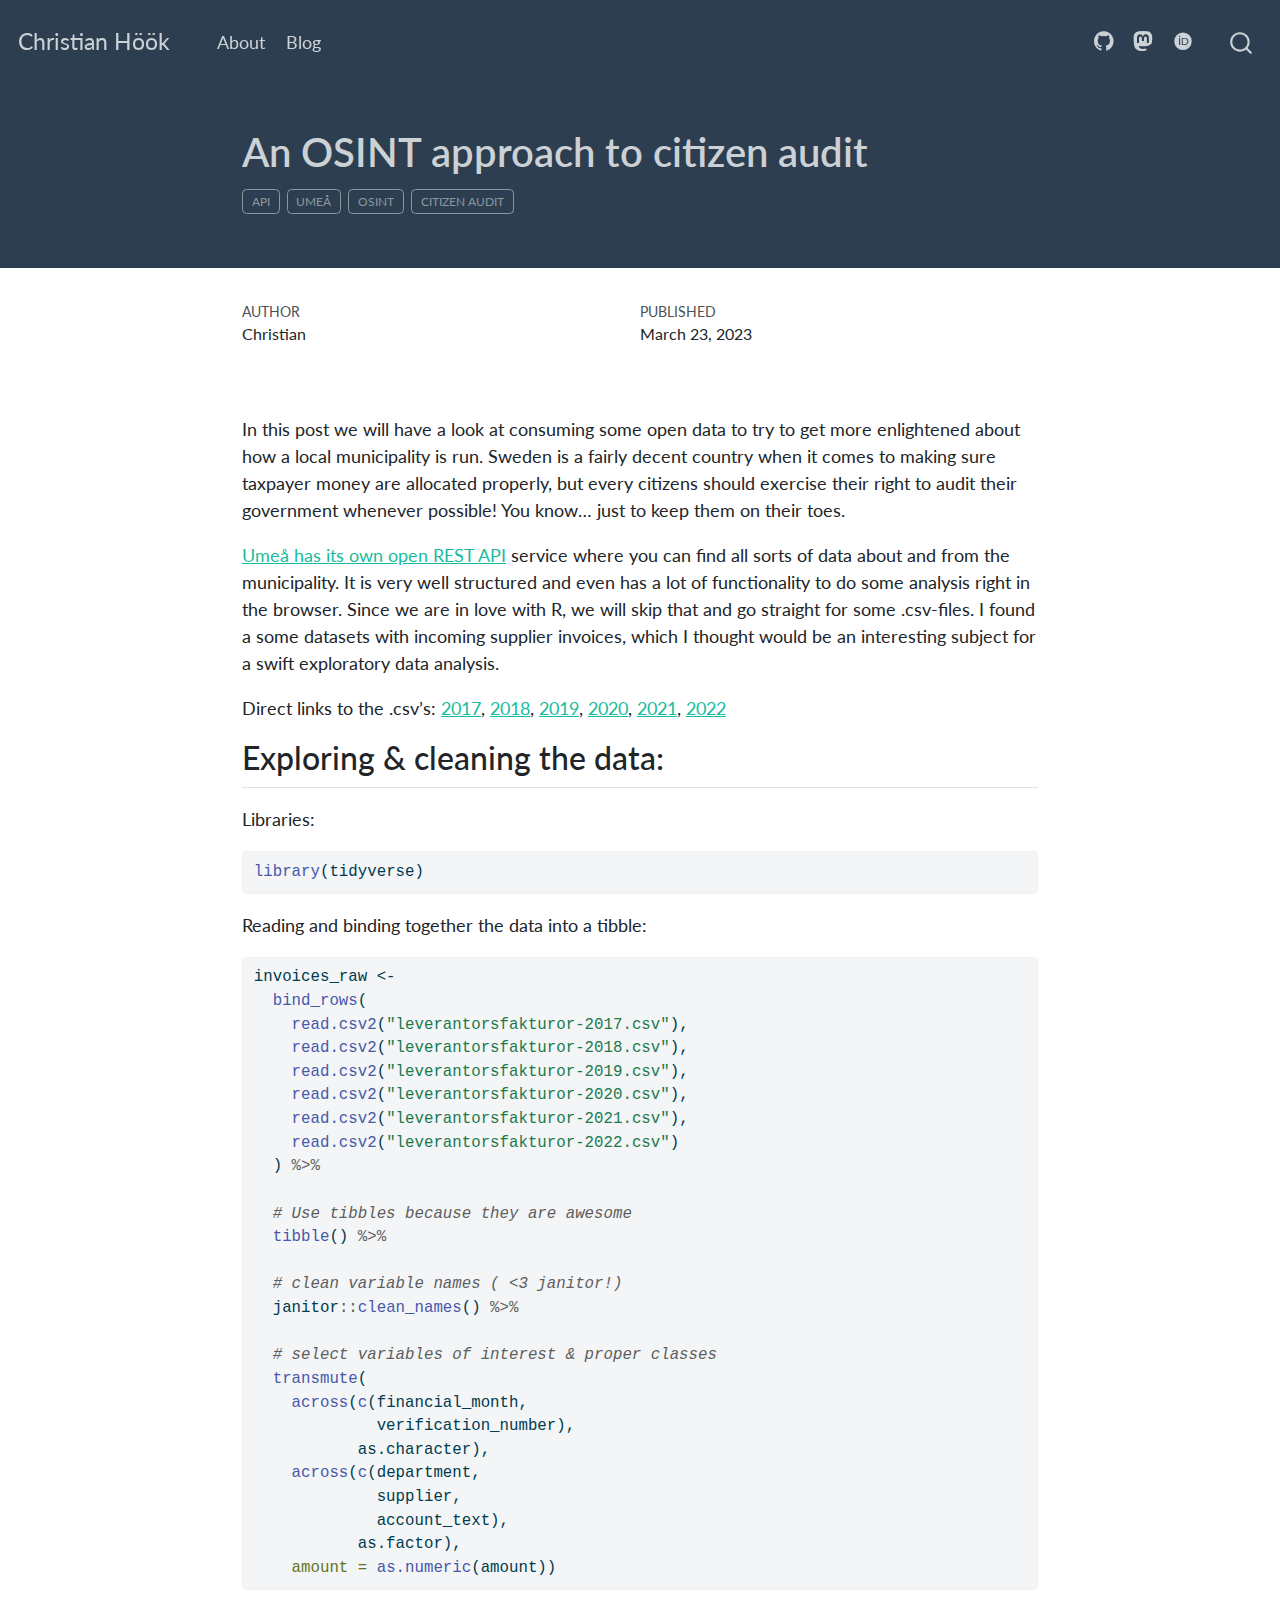
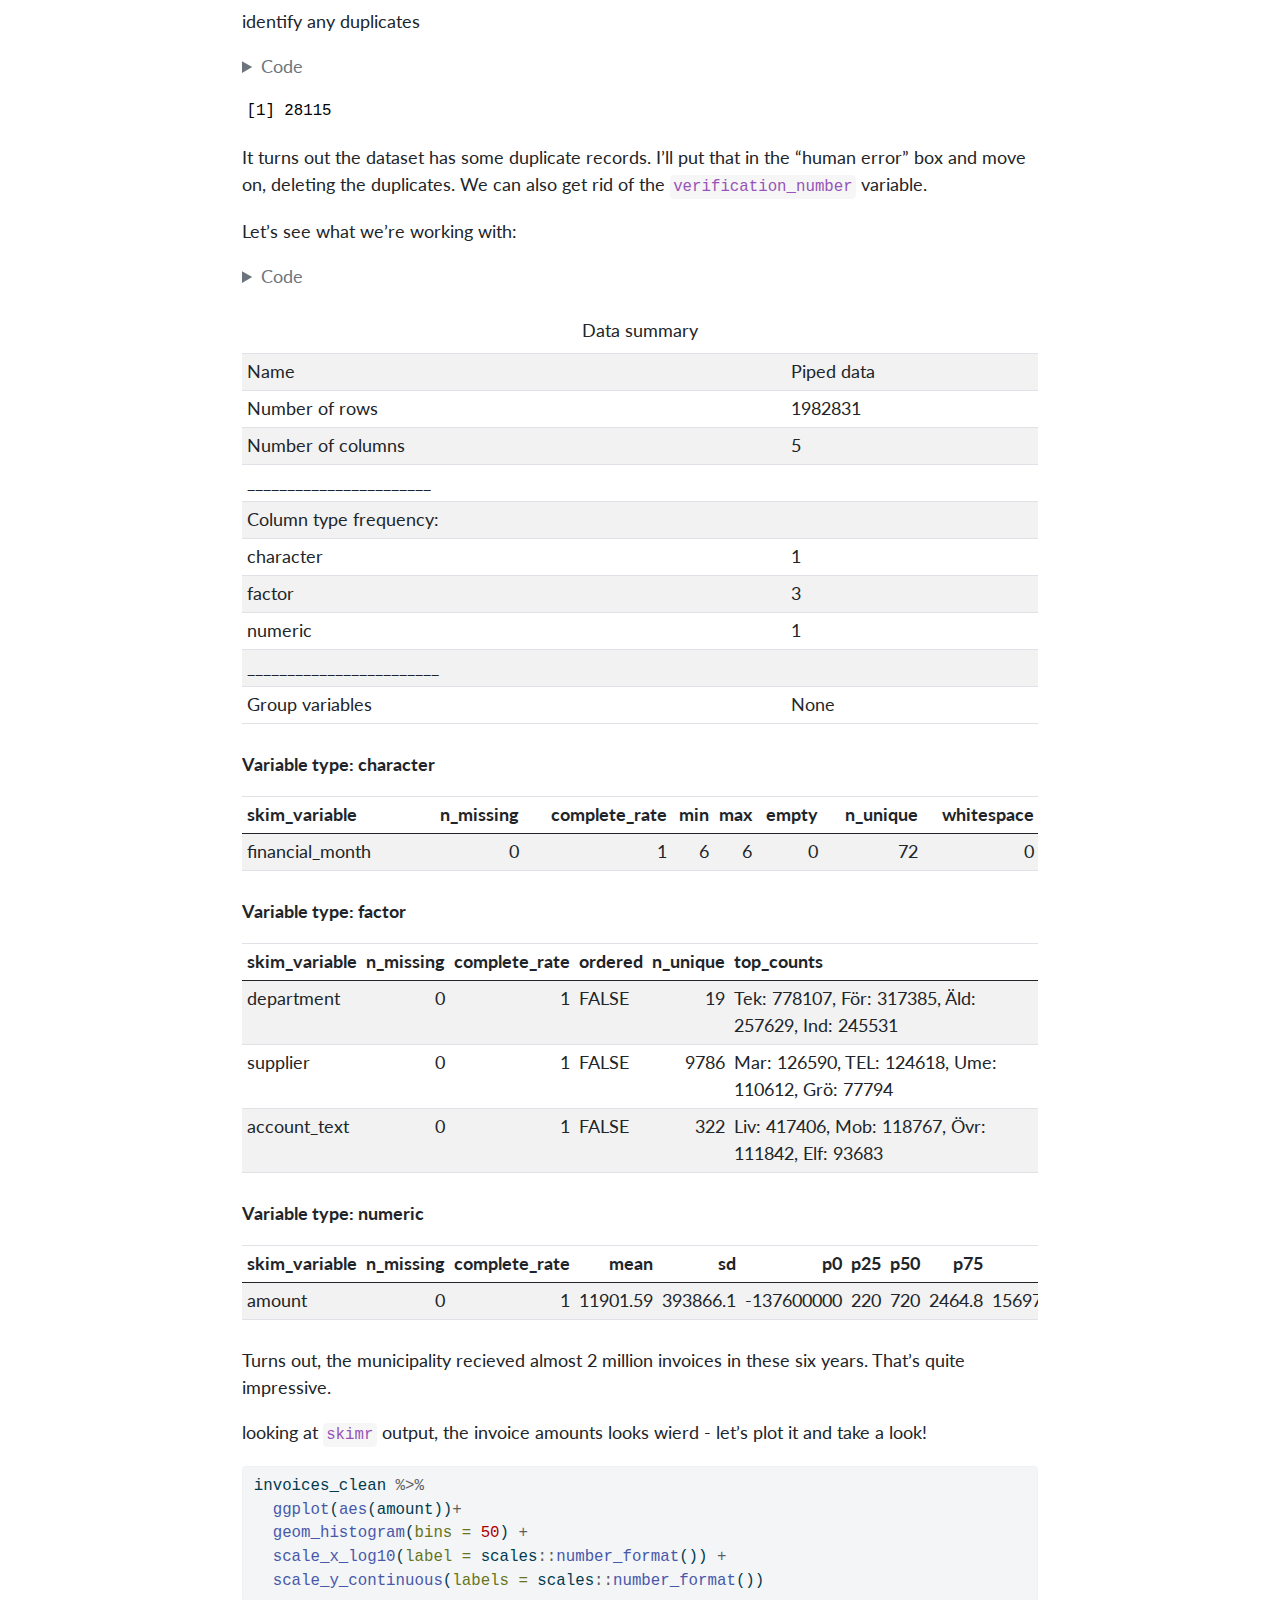
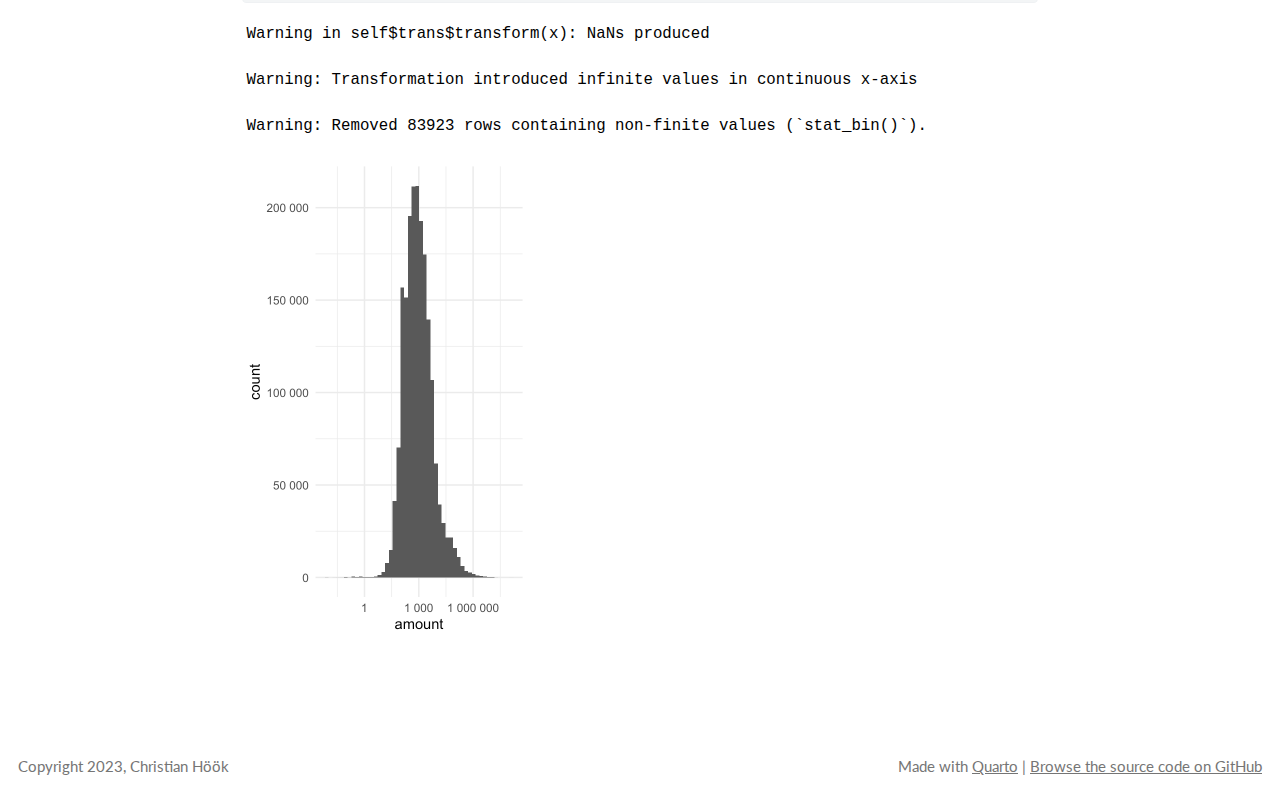
==== docs/posts/citizen_audit/index.html @ b5ceeee8 "Some updates, and new post draft" ====
<!DOCTYPE html>
<html xmlns="http://www.w3.org/1999/xhtml" lang="en" xml:lang="en"><head>

<meta charset="utf-8">
<meta name="generator" content="quarto-1.2.335">

<meta name="viewport" content="width=device-width, initial-scale=1.0, user-scalable=yes">

<meta name="author" content="Christian">
<meta name="dcterms.date" content="2023-03-23">

<title>Christian Höök - An OSINT approach to citizen audit</title>
<style>
code{white-space: pre-wrap;}
span.smallcaps{font-variant: small-caps;}
div.columns{display: flex; gap: min(4vw, 1.5em);}
div.column{flex: auto; overflow-x: auto;}
div.hanging-indent{margin-left: 1.5em; text-indent: -1.5em;}
ul.task-list{list-style: none;}
ul.task-list li input[type="checkbox"] {
  width: 0.8em;
  margin: 0 0.8em 0.2em -1.6em;
  vertical-align: middle;
}
pre > code.sourceCode { white-space: pre; position: relative; }
pre > code.sourceCode > span { display: inline-block; line-height: 1.25; }
pre > code.sourceCode > span:empty { height: 1.2em; }
.sourceCode { overflow: visible; }
code.sourceCode > span { color: inherit; text-decoration: inherit; }
div.sourceCode { margin: 1em 0; }
pre.sourceCode { margin: 0; }
@media screen {
div.sourceCode { overflow: auto; }
}
@media print {
pre > code.sourceCode { white-space: pre-wrap; }
pre > code.sourceCode > span { text-indent: -5em; padding-left: 5em; }
}
pre.numberSource code
  { counter-reset: source-line 0; }
pre.numberSource code > span
  { position: relative; left: -4em; counter-increment: source-line; }
pre.numberSource code > span > a:first-child::before
  { content: counter(source-line);
    position: relative; left: -1em; text-align: right; vertical-align: baseline;
    border: none; display: inline-block;
    -webkit-touch-callout: none; -webkit-user-select: none;
    -khtml-user-select: none; -moz-user-select: none;
    -ms-user-select: none; user-select: none;
    padding: 0 4px; width: 4em;
    color: #aaaaaa;
  }
pre.numberSource { margin-left: 3em; border-left: 1px solid #aaaaaa;  padding-left: 4px; }
div.sourceCode
  {   }
@media screen {
pre > code.sourceCode > span > a:first-child::before { text-decoration: underline; }
}
code span.al { color: #ff0000; font-weight: bold; } /* Alert */
code span.an { color: #60a0b0; font-weight: bold; font-style: italic; } /* Annotation */
code span.at { color: #7d9029; } /* Attribute */
code span.bn { color: #40a070; } /* BaseN */
code span.bu { color: #008000; } /* BuiltIn */
code span.cf { color: #007020; font-weight: bold; } /* ControlFlow */
code span.ch { color: #4070a0; } /* Char */
code span.cn { color: #880000; } /* Constant */
code span.co { color: #60a0b0; font-style: italic; } /* Comment */
code span.cv { color: #60a0b0; font-weight: bold; font-style: italic; } /* CommentVar */
code span.do { color: #ba2121; font-style: italic; } /* Documentation */
code span.dt { color: #902000; } /* DataType */
code span.dv { color: #40a070; } /* DecVal */
code span.er { color: #ff0000; font-weight: bold; } /* Error */
code span.ex { } /* Extension */
code span.fl { color: #40a070; } /* Float */
code span.fu { color: #06287e; } /* Function */
code span.im { color: #008000; font-weight: bold; } /* Import */
code span.in { color: #60a0b0; font-weight: bold; font-style: italic; } /* Information */
code span.kw { color: #007020; font-weight: bold; } /* Keyword */
code span.op { color: #666666; } /* Operator */
code span.ot { color: #007020; } /* Other */
code span.pp { color: #bc7a00; } /* Preprocessor */
code span.sc { color: #4070a0; } /* SpecialChar */
code span.ss { color: #bb6688; } /* SpecialString */
code span.st { color: #4070a0; } /* String */
code span.va { color: #19177c; } /* Variable */
code span.vs { color: #4070a0; } /* VerbatimString */
code span.wa { color: #60a0b0; font-weight: bold; font-style: italic; } /* Warning */
</style>


<script src="../../site_libs/quarto-nav/quarto-nav.js"></script>
<script src="../../site_libs/quarto-nav/headroom.min.js"></script>
<script src="../../site_libs/clipboard/clipboard.min.js"></script>
<script src="../../site_libs/quarto-search/autocomplete.umd.js"></script>
<script src="../../site_libs/quarto-search/fuse.min.js"></script>
<script src="../../site_libs/quarto-search/quarto-search.js"></script>
<meta name="quarto:offset" content="../../">
<script src="../../site_libs/quarto-html/quarto.js"></script>
<script src="../../site_libs/quarto-html/popper.min.js"></script>
<script src="../../site_libs/quarto-html/tippy.umd.min.js"></script>
<script src="../../site_libs/quarto-html/anchor.min.js"></script>
<link href="../../site_libs/quarto-html/tippy.css" rel="stylesheet">
<link href="../../site_libs/quarto-html/quarto-syntax-highlighting.css" rel="stylesheet" id="quarto-text-highlighting-styles">
<script src="../../site_libs/bootstrap/bootstrap.min.js"></script>
<link href="../../site_libs/bootstrap/bootstrap-icons.css" rel="stylesheet">
<link href="../../site_libs/bootstrap/bootstrap.min.css" rel="stylesheet" id="quarto-bootstrap" data-mode="light">
<link href="../../site_libs/quarto-contrib/academicons-1.9.2/all.css" rel="stylesheet">
<link href="../../site_libs/quarto-contrib/academicons-1.9.2/size.css" rel="stylesheet">
<script id="quarto-search-options" type="application/json">{
  "location": "navbar",
  "copy-button": false,
  "collapse-after": 3,
  "panel-placement": "end",
  "type": "overlay",
  "limit": 20,
  "language": {
    "search-no-results-text": "No results",
    "search-matching-documents-text": "matching documents",
    "search-copy-link-title": "Copy link to search",
    "search-hide-matches-text": "Hide additional matches",
    "search-more-match-text": "more match in this document",
    "search-more-matches-text": "more matches in this document",
    "search-clear-button-title": "Clear",
    "search-detached-cancel-button-title": "Cancel",
    "search-submit-button-title": "Submit"
  }
}</script>


<link rel="stylesheet" href="../../styles.css">
</head>

<body class="nav-fixed fullcontent">

<div id="quarto-search-results"></div>
  <header id="quarto-header" class="headroom fixed-top">
    <nav class="navbar navbar-expand-lg navbar-dark ">
      <div class="navbar-container container-fluid">
      <div class="navbar-brand-container">
    <a class="navbar-brand" href="../../index.html">
    <span class="navbar-title">Christian Höök</span>
    </a>
  </div>
          <button class="navbar-toggler" type="button" data-bs-toggle="collapse" data-bs-target="#navbarCollapse" aria-controls="navbarCollapse" aria-expanded="false" aria-label="Toggle navigation" onclick="if (window.quartoToggleHeadroom) { window.quartoToggleHeadroom(); }">
  <span class="navbar-toggler-icon"></span>
</button>
          <div class="collapse navbar-collapse" id="navbarCollapse">
            <ul class="navbar-nav navbar-nav-scroll me-auto">
  <li class="nav-item">
    <a class="nav-link" href="../../about.html">
 <span class="menu-text">About</span></a>
  </li>  
  <li class="nav-item">
    <a class="nav-link" href="../../index.html">
 <span class="menu-text">Blog</span></a>
  </li>  
</ul>
            <ul class="navbar-nav navbar-nav-scroll ms-auto">
  <li class="nav-item compact">
    <a class="nav-link" href="https://github.com/hoeoek"><i class="bi bi-github" role="img">
</i> 
 <span class="menu-text"></span></a>
  </li>  
  <li class="nav-item compact">
    <a class="nav-link" href="https://c.im/@hoeoek"><i class="bi bi-mastodon" role="img">
</i> 
 <span class="menu-text"></span></a>
  </li>  
  <li class="nav-item">
    <a class="nav-link" href="https://orcid.org/0000-0001-6364-811X">
 <span class="menu-text"><i class="ai  ai-orcid" title="" style="color:"></i></span></a>
  </li>  
</ul>
              <div id="quarto-search" class="" title="Search"></div>
          </div> <!-- /navcollapse -->
      </div> <!-- /container-fluid -->
    </nav>
</header>
<!-- content -->
<header id="title-block-header" class="quarto-title-block default page-columns page-full">
  <div class="quarto-title-banner page-columns page-full">
    <div class="quarto-title column-body">
      <h1 class="title">An OSINT approach to citizen audit</h1>
                                <div class="quarto-categories">
                <div class="quarto-category">api</div>
                <div class="quarto-category">umeå</div>
                <div class="quarto-category">osint</div>
                <div class="quarto-category">citizen audit</div>
              </div>
                  </div>
  </div>
    
  
  <div class="quarto-title-meta">

      <div>
      <div class="quarto-title-meta-heading">Author</div>
      <div class="quarto-title-meta-contents">
               <p>Christian </p>
            </div>
    </div>
      
      <div>
      <div class="quarto-title-meta-heading">Published</div>
      <div class="quarto-title-meta-contents">
        <p class="date">March 23, 2023</p>
      </div>
    </div>
    
      
    </div>
    
  
  </header><div id="quarto-content" class="quarto-container page-columns page-rows-contents page-layout-article page-navbar">
<!-- sidebar -->
<!-- margin-sidebar -->
    
<!-- main -->
<main class="content quarto-banner-title-block" id="quarto-document-content">




<p><a href="citizen.jpg" data-fig-align="center" width="40%"></a></p>
<p>In this post we will have a look at consuming some open data to try to get more enlightened about how a local municipality is run. Sweden is a fairly decent country when it comes to making sure taxpayer money are allocated properly, but every citizens should exercise their right to audit their government whenever possible! You know… just to keep them on their toes.</p>
<p><a href="https://opendata.umea.se/api">Umeå has its own open REST API</a> service where you can find all sorts of data about and from the municipality. It is very well structured and even has a lot of functionality to do some analysis right in the browser. Since we are in love with R, we will skip that and go straight for some .csv-files. I found a some datasets with incoming supplier invoices, which I thought would be an interesting subject for a swift exploratory data analysis.</p>
<p>Direct links to the .csv’s: <a href="https://opendata.umea.se/api/explore/v2.1/catalog/datasets/leverantorsfakturor-2017/exports/csv?lang=en&amp;timezone=Europe%2FStockholm&amp;use_labels=true&amp;delimiter=%3B">2017</a>, <a href="https://opendata.umea.se/api/explore/v2.1/catalog/datasets/leverantorsfakturor-2018/exports/csv?lang=en&amp;timezone=Europe%2FStockholm&amp;use_labels=true&amp;delimiter=%3B">2018</a>, <a href="https://opendata.umea.se/api/explore/v2.1/catalog/datasets/leverantorsfakturor-2019/exports/csv?lang=en&amp;timezone=Europe%2FStockholm&amp;use_labels=true&amp;delimiter=%3B">2019</a>, <a href="https://opendata.umea.se/api/explore/v2.1/catalog/datasets/leverantorsfakturor-2020/exports/csv?lang=en&amp;timezone=Europe%2FStockholm&amp;use_labels=true&amp;delimiter=%3B">2020</a>, <a href="https://opendata.umea.se/api/explore/v2.1/catalog/datasets/leverantorsfakturor-2021/exports/csv?lang=en&amp;timezone=Europe%2FStockholm&amp;use_labels=true&amp;delimiter=%3B">2021</a>, <a href="https://opendata.umea.se/api/explore/v2.1/catalog/datasets/leverantorsfakturor-2022/exports/csv?lang=en&amp;timezone=Europe%2FStockholm&amp;use_labels=true&amp;delimiter=%3B">2022</a></p>
<section id="exploring-cleaning-the-data" class="level2">
<h2 class="anchored" data-anchor-id="exploring-cleaning-the-data">Exploring &amp; cleaning the data:</h2>
<p>Libraries:</p>
<div class="cell">
<div class="sourceCode cell-code" id="cb1"><pre class="sourceCode r code-with-copy"><code class="sourceCode r"><span id="cb1-1"><a href="#cb1-1" aria-hidden="true" tabindex="-1"></a><span class="fu">library</span>(tidyverse)</span></code><button title="Copy to Clipboard" class="code-copy-button"><i class="bi"></i></button></pre></div>
</div>
<p>Reading and binding together the data into a tibble:</p>
<div class="cell">
<div class="sourceCode cell-code" id="cb2"><pre class="sourceCode r code-with-copy"><code class="sourceCode r"><span id="cb2-1"><a href="#cb2-1" aria-hidden="true" tabindex="-1"></a>invoices_raw <span class="ot">&lt;-</span> </span>
<span id="cb2-2"><a href="#cb2-2" aria-hidden="true" tabindex="-1"></a>  <span class="fu">bind_rows</span>(</span>
<span id="cb2-3"><a href="#cb2-3" aria-hidden="true" tabindex="-1"></a>    <span class="fu">read.csv2</span>(<span class="st">"leverantorsfakturor-2017.csv"</span>),</span>
<span id="cb2-4"><a href="#cb2-4" aria-hidden="true" tabindex="-1"></a>    <span class="fu">read.csv2</span>(<span class="st">"leverantorsfakturor-2018.csv"</span>),</span>
<span id="cb2-5"><a href="#cb2-5" aria-hidden="true" tabindex="-1"></a>    <span class="fu">read.csv2</span>(<span class="st">"leverantorsfakturor-2019.csv"</span>),</span>
<span id="cb2-6"><a href="#cb2-6" aria-hidden="true" tabindex="-1"></a>    <span class="fu">read.csv2</span>(<span class="st">"leverantorsfakturor-2020.csv"</span>),</span>
<span id="cb2-7"><a href="#cb2-7" aria-hidden="true" tabindex="-1"></a>    <span class="fu">read.csv2</span>(<span class="st">"leverantorsfakturor-2021.csv"</span>),</span>
<span id="cb2-8"><a href="#cb2-8" aria-hidden="true" tabindex="-1"></a>    <span class="fu">read.csv2</span>(<span class="st">"leverantorsfakturor-2022.csv"</span>)</span>
<span id="cb2-9"><a href="#cb2-9" aria-hidden="true" tabindex="-1"></a>  ) <span class="sc">%&gt;%</span> </span>
<span id="cb2-10"><a href="#cb2-10" aria-hidden="true" tabindex="-1"></a>  </span>
<span id="cb2-11"><a href="#cb2-11" aria-hidden="true" tabindex="-1"></a>  <span class="co"># Use tibbles because they are awesome</span></span>
<span id="cb2-12"><a href="#cb2-12" aria-hidden="true" tabindex="-1"></a>  <span class="fu">tibble</span>() <span class="sc">%&gt;%</span> </span>
<span id="cb2-13"><a href="#cb2-13" aria-hidden="true" tabindex="-1"></a>  </span>
<span id="cb2-14"><a href="#cb2-14" aria-hidden="true" tabindex="-1"></a>  <span class="co"># clean variable names ( &lt;3 janitor!)</span></span>
<span id="cb2-15"><a href="#cb2-15" aria-hidden="true" tabindex="-1"></a>  janitor<span class="sc">::</span><span class="fu">clean_names</span>() <span class="sc">%&gt;%</span> </span>
<span id="cb2-16"><a href="#cb2-16" aria-hidden="true" tabindex="-1"></a>  </span>
<span id="cb2-17"><a href="#cb2-17" aria-hidden="true" tabindex="-1"></a>  <span class="co"># select variables of interest &amp; proper classes</span></span>
<span id="cb2-18"><a href="#cb2-18" aria-hidden="true" tabindex="-1"></a>  <span class="fu">transmute</span>(</span>
<span id="cb2-19"><a href="#cb2-19" aria-hidden="true" tabindex="-1"></a>    <span class="fu">across</span>(<span class="fu">c</span>(financial_month, </span>
<span id="cb2-20"><a href="#cb2-20" aria-hidden="true" tabindex="-1"></a>             verification_number),</span>
<span id="cb2-21"><a href="#cb2-21" aria-hidden="true" tabindex="-1"></a>           as.character),</span>
<span id="cb2-22"><a href="#cb2-22" aria-hidden="true" tabindex="-1"></a>    <span class="fu">across</span>(<span class="fu">c</span>(department,</span>
<span id="cb2-23"><a href="#cb2-23" aria-hidden="true" tabindex="-1"></a>             supplier,</span>
<span id="cb2-24"><a href="#cb2-24" aria-hidden="true" tabindex="-1"></a>             account_text), </span>
<span id="cb2-25"><a href="#cb2-25" aria-hidden="true" tabindex="-1"></a>           as.factor),</span>
<span id="cb2-26"><a href="#cb2-26" aria-hidden="true" tabindex="-1"></a>    <span class="at">amount =</span> <span class="fu">as.numeric</span>(amount))</span></code><button title="Copy to Clipboard" class="code-copy-button"><i class="bi"></i></button></pre></div>
</div>
<p>identify any duplicates</p>
<div class="cell">
<details>
<summary>Code</summary>
<div class="sourceCode cell-code" id="cb3"><pre class="sourceCode r code-with-copy"><code class="sourceCode r"><span id="cb3-1"><a href="#cb3-1" aria-hidden="true" tabindex="-1"></a>invoices_raw <span class="sc">%&gt;%</span> </span>
<span id="cb3-2"><a href="#cb3-2" aria-hidden="true" tabindex="-1"></a>  <span class="fu">filter</span>(<span class="fu">duplicated</span>(.)) <span class="sc">%&gt;%</span> <span class="fu">nrow</span>()</span></code><button title="Copy to Clipboard" class="code-copy-button"><i class="bi"></i></button></pre></div>
</details>
<div class="cell-output cell-output-stdout">
<pre><code>[1] 28115</code></pre>
</div>
</div>
<p>It turns out the dataset has some duplicate records. I’ll put that in the “human error” box and move on, deleting the duplicates. We can also get rid of the <code>verification_number</code> variable.</p>
<p>Let’s see what we’re working with:</p>
<div class="cell">
<details>
<summary>Code</summary>
<div class="sourceCode cell-code" id="cb5"><pre class="sourceCode r code-with-copy"><code class="sourceCode r"><span id="cb5-1"><a href="#cb5-1" aria-hidden="true" tabindex="-1"></a>invoices_clean <span class="ot">&lt;-</span> </span>
<span id="cb5-2"><a href="#cb5-2" aria-hidden="true" tabindex="-1"></a>  invoices_raw <span class="sc">%&gt;%</span> </span>
<span id="cb5-3"><a href="#cb5-3" aria-hidden="true" tabindex="-1"></a>  <span class="fu">distinct</span>() <span class="sc">%&gt;%</span> </span>
<span id="cb5-4"><a href="#cb5-4" aria-hidden="true" tabindex="-1"></a>  <span class="fu">select</span>(<span class="sc">-</span>verification_number)</span>
<span id="cb5-5"><a href="#cb5-5" aria-hidden="true" tabindex="-1"></a></span>
<span id="cb5-6"><a href="#cb5-6" aria-hidden="true" tabindex="-1"></a>invoices_clean <span class="sc">%&gt;%</span> skimr<span class="sc">::</span><span class="fu">skim_without_charts</span>()</span></code><button title="Copy to Clipboard" class="code-copy-button"><i class="bi"></i></button></pre></div>
</details>
<div class="cell-output-display">
<table class="table table-sm table-striped">
<caption>Data summary</caption>
<tbody>
<tr class="odd">
<td style="text-align: left;">Name</td>
<td style="text-align: left;">Piped data</td>
</tr>
<tr class="even">
<td style="text-align: left;">Number of rows</td>
<td style="text-align: left;">1982831</td>
</tr>
<tr class="odd">
<td style="text-align: left;">Number of columns</td>
<td style="text-align: left;">5</td>
</tr>
<tr class="even">
<td style="text-align: left;">_______________________</td>
<td style="text-align: left;"></td>
</tr>
<tr class="odd">
<td style="text-align: left;">Column type frequency:</td>
<td style="text-align: left;"></td>
</tr>
<tr class="even">
<td style="text-align: left;">character</td>
<td style="text-align: left;">1</td>
</tr>
<tr class="odd">
<td style="text-align: left;">factor</td>
<td style="text-align: left;">3</td>
</tr>
<tr class="even">
<td style="text-align: left;">numeric</td>
<td style="text-align: left;">1</td>
</tr>
<tr class="odd">
<td style="text-align: left;">________________________</td>
<td style="text-align: left;"></td>
</tr>
<tr class="even">
<td style="text-align: left;">Group variables</td>
<td style="text-align: left;">None</td>
</tr>
</tbody>
</table>
<p><strong>Variable type: character</strong></p>
<table class="table table-sm table-striped">
<colgroup>
<col style="width: 21%">
<col style="width: 13%">
<col style="width: 18%">
<col style="width: 5%">
<col style="width: 5%">
<col style="width: 8%">
<col style="width: 12%">
<col style="width: 14%">
</colgroup>
<thead>
<tr class="header">
<th style="text-align: left;">skim_variable</th>
<th style="text-align: right;">n_missing</th>
<th style="text-align: right;">complete_rate</th>
<th style="text-align: right;">min</th>
<th style="text-align: right;">max</th>
<th style="text-align: right;">empty</th>
<th style="text-align: right;">n_unique</th>
<th style="text-align: right;">whitespace</th>
</tr>
</thead>
<tbody>
<tr class="odd">
<td style="text-align: left;">financial_month</td>
<td style="text-align: right;">0</td>
<td style="text-align: right;">1</td>
<td style="text-align: right;">6</td>
<td style="text-align: right;">6</td>
<td style="text-align: right;">0</td>
<td style="text-align: right;">72</td>
<td style="text-align: right;">0</td>
</tr>
</tbody>
</table>
<p><strong>Variable type: factor</strong></p>
<table class="table table-sm table-striped">
<colgroup>
<col style="width: 13%">
<col style="width: 9%">
<col style="width: 13%">
<col style="width: 7%">
<col style="width: 8%">
<col style="width: 48%">
</colgroup>
<thead>
<tr class="header">
<th style="text-align: left;">skim_variable</th>
<th style="text-align: right;">n_missing</th>
<th style="text-align: right;">complete_rate</th>
<th style="text-align: left;">ordered</th>
<th style="text-align: right;">n_unique</th>
<th style="text-align: left;">top_counts</th>
</tr>
</thead>
<tbody>
<tr class="odd">
<td style="text-align: left;">department</td>
<td style="text-align: right;">0</td>
<td style="text-align: right;">1</td>
<td style="text-align: left;">FALSE</td>
<td style="text-align: right;">19</td>
<td style="text-align: left;">Tek: 778107, För: 317385, Äld: 257629, Ind: 245531</td>
</tr>
<tr class="even">
<td style="text-align: left;">supplier</td>
<td style="text-align: right;">0</td>
<td style="text-align: right;">1</td>
<td style="text-align: left;">FALSE</td>
<td style="text-align: right;">9786</td>
<td style="text-align: left;">Mar: 126590, TEL: 124618, Ume: 110612, Grö: 77794</td>
</tr>
<tr class="odd">
<td style="text-align: left;">account_text</td>
<td style="text-align: right;">0</td>
<td style="text-align: right;">1</td>
<td style="text-align: left;">FALSE</td>
<td style="text-align: right;">322</td>
<td style="text-align: left;">Liv: 417406, Mob: 118767, Övr: 111842, Elf: 93683</td>
</tr>
</tbody>
</table>
<p><strong>Variable type: numeric</strong></p>
<table class="table table-sm table-striped">
<colgroup>
<col style="width: 15%">
<col style="width: 10%">
<col style="width: 15%">
<col style="width: 9%">
<col style="width: 9%">
<col style="width: 11%">
<col style="width: 4%">
<col style="width: 4%">
<col style="width: 7%">
<col style="width: 10%">
</colgroup>
<thead>
<tr class="header">
<th style="text-align: left;">skim_variable</th>
<th style="text-align: right;">n_missing</th>
<th style="text-align: right;">complete_rate</th>
<th style="text-align: right;">mean</th>
<th style="text-align: right;">sd</th>
<th style="text-align: right;">p0</th>
<th style="text-align: right;">p25</th>
<th style="text-align: right;">p50</th>
<th style="text-align: right;">p75</th>
<th style="text-align: right;">p100</th>
</tr>
</thead>
<tbody>
<tr class="odd">
<td style="text-align: left;">amount</td>
<td style="text-align: right;">0</td>
<td style="text-align: right;">1</td>
<td style="text-align: right;">11901.59</td>
<td style="text-align: right;">393866.1</td>
<td style="text-align: right;">-137600000</td>
<td style="text-align: right;">220</td>
<td style="text-align: right;">720</td>
<td style="text-align: right;">2464.8</td>
<td style="text-align: right;">156978099</td>
</tr>
</tbody>
</table>
</div>
</div>
<p>Turns out, the municipality recieved almost 2 million invoices in these six years. That’s quite impressive.</p>
<p>looking at <code>skimr</code> output, the invoice amounts looks wierd - let’s plot it and take a look!</p>
<div class="cell">
<div class="sourceCode cell-code" id="cb6"><pre class="sourceCode r code-with-copy"><code class="sourceCode r"><span id="cb6-1"><a href="#cb6-1" aria-hidden="true" tabindex="-1"></a>invoices_clean <span class="sc">%&gt;%</span> </span>
<span id="cb6-2"><a href="#cb6-2" aria-hidden="true" tabindex="-1"></a>  <span class="fu">ggplot</span>(<span class="fu">aes</span>(amount))<span class="sc">+</span></span>
<span id="cb6-3"><a href="#cb6-3" aria-hidden="true" tabindex="-1"></a>  <span class="fu">geom_histogram</span>(<span class="at">bins =</span> <span class="dv">50</span>) <span class="sc">+</span></span>
<span id="cb6-4"><a href="#cb6-4" aria-hidden="true" tabindex="-1"></a>  <span class="fu">scale_x_log10</span>(<span class="at">label =</span> scales<span class="sc">::</span><span class="fu">number_format</span>()) <span class="sc">+</span></span>
<span id="cb6-5"><a href="#cb6-5" aria-hidden="true" tabindex="-1"></a>  <span class="fu">scale_y_continuous</span>(<span class="at">labels =</span> scales<span class="sc">::</span><span class="fu">number_format</span>())</span></code><button title="Copy to Clipboard" class="code-copy-button"><i class="bi"></i></button></pre></div>
<div class="cell-output cell-output-stderr">
<pre><code>Warning in self$trans$transform(x): NaNs produced</code></pre>
</div>
<div class="cell-output cell-output-stderr">
<pre><code>Warning: Transformation introduced infinite values in continuous x-axis</code></pre>
</div>
<div class="cell-output cell-output-stderr">
<pre><code>Warning: Removed 83923 rows containing non-finite values (`stat_bin()`).</code></pre>
</div>
<div class="cell-output-display">
<p><img src="index_files/figure-html/unnamed-chunk-6-1.png" class="img-fluid" width="288"></p>
</div>
</div>


</section>

</main> <!-- /main -->
<script id="quarto-html-after-body" type="application/javascript">
window.document.addEventListener("DOMContentLoaded", function (event) {
  const toggleBodyColorMode = (bsSheetEl) => {
    const mode = bsSheetEl.getAttribute("data-mode");
    const bodyEl = window.document.querySelector("body");
    if (mode === "dark") {
      bodyEl.classList.add("quarto-dark");
      bodyEl.classList.remove("quarto-light");
    } else {
      bodyEl.classList.add("quarto-light");
      bodyEl.classList.remove("quarto-dark");
    }
  }
  const toggleBodyColorPrimary = () => {
    const bsSheetEl = window.document.querySelector("link#quarto-bootstrap");
    if (bsSheetEl) {
      toggleBodyColorMode(bsSheetEl);
    }
  }
  toggleBodyColorPrimary();  
  const icon = "";
  const anchorJS = new window.AnchorJS();
  anchorJS.options = {
    placement: 'right',
    icon: icon
  };
  anchorJS.add('.anchored');
  const clipboard = new window.ClipboardJS('.code-copy-button', {
    target: function(trigger) {
      return trigger.previousElementSibling;
    }
  });
  clipboard.on('success', function(e) {
    // button target
    const button = e.trigger;
    // don't keep focus
    button.blur();
    // flash "checked"
    button.classList.add('code-copy-button-checked');
    var currentTitle = button.getAttribute("title");
    button.setAttribute("title", "Copied!");
    let tooltip;
    if (window.bootstrap) {
      button.setAttribute("data-bs-toggle", "tooltip");
      button.setAttribute("data-bs-placement", "left");
      button.setAttribute("data-bs-title", "Copied!");
      tooltip = new bootstrap.Tooltip(button, 
        { trigger: "manual", 
          customClass: "code-copy-button-tooltip",
          offset: [0, -8]});
      tooltip.show();    
    }
    setTimeout(function() {
      if (tooltip) {
        tooltip.hide();
        button.removeAttribute("data-bs-title");
        button.removeAttribute("data-bs-toggle");
        button.removeAttribute("data-bs-placement");
      }
      button.setAttribute("title", currentTitle);
      button.classList.remove('code-copy-button-checked');
    }, 1000);
    // clear code selection
    e.clearSelection();
  });
  function tippyHover(el, contentFn) {
    const config = {
      allowHTML: true,
      content: contentFn,
      maxWidth: 500,
      delay: 100,
      arrow: false,
      appendTo: function(el) {
          return el.parentElement;
      },
      interactive: true,
      interactiveBorder: 10,
      theme: 'quarto',
      placement: 'bottom-start'
    };
    window.tippy(el, config); 
  }
  const noterefs = window.document.querySelectorAll('a[role="doc-noteref"]');
  for (var i=0; i<noterefs.length; i++) {
    const ref = noterefs[i];
    tippyHover(ref, function() {
      // use id or data attribute instead here
      let href = ref.getAttribute('data-footnote-href') || ref.getAttribute('href');
      try { href = new URL(href).hash; } catch {}
      const id = href.replace(/^#\/?/, "");
      const note = window.document.getElementById(id);
      return note.innerHTML;
    });
  }
  const findCites = (el) => {
    const parentEl = el.parentElement;
    if (parentEl) {
      const cites = parentEl.dataset.cites;
      if (cites) {
        return {
          el,
          cites: cites.split(' ')
        };
      } else {
        return findCites(el.parentElement)
      }
    } else {
      return undefined;
    }
  };
  var bibliorefs = window.document.querySelectorAll('a[role="doc-biblioref"]');
  for (var i=0; i<bibliorefs.length; i++) {
    const ref = bibliorefs[i];
    const citeInfo = findCites(ref);
    if (citeInfo) {
      tippyHover(citeInfo.el, function() {
        var popup = window.document.createElement('div');
        citeInfo.cites.forEach(function(cite) {
          var citeDiv = window.document.createElement('div');
          citeDiv.classList.add('hanging-indent');
          citeDiv.classList.add('csl-entry');
          var biblioDiv = window.document.getElementById('ref-' + cite);
          if (biblioDiv) {
            citeDiv.innerHTML = biblioDiv.innerHTML;
          }
          popup.appendChild(citeDiv);
        });
        return popup.innerHTML;
      });
    }
  }
    var localhostRegex = new RegExp(/^(?:http|https):\/\/localhost\:?[0-9]*\//);
      var filterRegex = new RegExp('/' + window.location.host + '/');
    var isInternal = (href) => {
        return filterRegex.test(href) || localhostRegex.test(href);
    }
    // Inspect non-navigation links and adorn them if external
    var links = window.document.querySelectorAll('a:not(.nav-link):not(.navbar-brand):not(.toc-action):not(.sidebar-link):not(.sidebar-item-toggle):not(.pagination-link):not(.no-external):not([aria-hidden]):not(.dropdown-item)');
    for (var i=0; i<links.length; i++) {
      const link = links[i];
      if (!isInternal(link.href)) {
          // target, if specified
          link.setAttribute("target", "_blank");
      }
    }
});
</script>
</div> <!-- /content -->
<footer class="footer">
  <div class="nav-footer">
    <div class="nav-footer-left">Copyright 2023, Christian Höök</div>   
    <div class="nav-footer-right">Made with <a href="https://quarto.com">Quarto</a> | <a href="https://github.com/hoeoek">Browse the source code on GitHub</a></div>
  </div>
</footer>



</body></html>
---- docs/site_libs/quarto-html/tippy.css ----
.tippy-box[data-animation=fade][data-state=hidden]{opacity:0}[data-tippy-root]{max-width:calc(100vw - 10px)}.tippy-box{position:relative;background-color:#333;color:#fff;border-radius:4px;font-size:14px;line-height:1.4;white-space:normal;outline:0;transition-property:transform,visibility,opacity}.tippy-box[data-placement^=top]>.tippy-arrow{bottom:0}.tippy-box[data-placement^=top]>.tippy-arrow:before{bottom:-7px;left:0;border-width:8px 8px 0;border-top-color:initial;transform-origin:center top}.tippy-box[data-placement^=bottom]>.tippy-arrow{top:0}.tippy-box[data-placement^=bottom]>.tippy-arrow:before{top:-7px;left:0;border-width:0 8px 8px;border-bottom-color:initial;transform-origin:center bottom}.tippy-box[data-placement^=left]>.tippy-arrow{right:0}.tippy-box[data-placement^=left]>.tippy-arrow:before{border-width:8px 0 8px 8px;border-left-color:initial;right:-7px;transform-origin:center left}.tippy-box[data-placement^=right]>.tippy-arrow{left:0}.tippy-box[data-placement^=right]>.tippy-arrow:before{left:-7px;border-width:8px 8px 8px 0;border-right-color:initial;transform-origin:center right}.tippy-box[data-inertia][data-state=visible]{transition-timing-function:cubic-bezier(.54,1.5,.38,1.11)}.tippy-arrow{width:16px;height:16px;color:#333}.tippy-arrow:before{content:"";position:absolute;border-color:transparent;border-style:solid}.tippy-content{position:relative;padding:5px 9px;z-index:1}
---- docs/site_libs/quarto-html/quarto-syntax-highlighting.css ----
/* quarto syntax highlight colors */
:root {
  --quarto-hl-ot-color: #003B4F;
  --quarto-hl-at-color: #657422;
  --quarto-hl-ss-color: #20794D;
  --quarto-hl-an-color: #5E5E5E;
  --quarto-hl-fu-color: #4758AB;
  --quarto-hl-st-color: #20794D;
  --quarto-hl-cf-color: #003B4F;
  --quarto-hl-op-color: #5E5E5E;
  --quarto-hl-er-color: #AD0000;
  --quarto-hl-bn-color: #AD0000;
  --quarto-hl-al-color: #AD0000;
  --quarto-hl-va-color: #111111;
  --quarto-hl-bu-color: inherit;
  --quarto-hl-ex-color: inherit;
  --quarto-hl-pp-color: #AD0000;
  --quarto-hl-in-color: #5E5E5E;
  --quarto-hl-vs-color: #20794D;
  --quarto-hl-wa-color: #5E5E5E;
  --quarto-hl-do-color: #5E5E5E;
  --quarto-hl-im-color: #00769E;
  --quarto-hl-ch-color: #20794D;
  --quarto-hl-dt-color: #AD0000;
  --quarto-hl-fl-color: #AD0000;
  --quarto-hl-co-color: #5E5E5E;
  --quarto-hl-cv-color: #5E5E5E;
  --quarto-hl-cn-color: #8f5902;
  --quarto-hl-sc-color: #5E5E5E;
  --quarto-hl-dv-color: #AD0000;
  --quarto-hl-kw-color: #003B4F;
}

/* other quarto variables */
:root {
  --quarto-font-monospace: SFMono-Regular, Menlo, Monaco, Consolas, "Liberation Mono", "Courier New", monospace;
}

pre > code.sourceCode > span {
  color: #003B4F;
}

code span {
  color: #003B4F;
}

code.sourceCode > span {
  color: #003B4F;
}

div.sourceCode,
div.sourceCode pre.sourceCode {
  color: #003B4F;
}

code span.ot {
  color: #003B4F;
}

code span.at {
  color: #657422;
}

code span.ss {
  color: #20794D;
}

code span.an {
  color: #5E5E5E;
}

code span.fu {
  color: #4758AB;
}

code span.st {
  color: #20794D;
}

code span.cf {
  color: #003B4F;
}

code span.op {
  color: #5E5E5E;
}

code span.er {
  color: #AD0000;
}

code span.bn {
  color: #AD0000;
}

code span.al {
  color: #AD0000;
}

code span.va {
  color: #111111;
}

code span.pp {
  color: #AD0000;
}

code span.in {
  color: #5E5E5E;
}

code span.vs {
  color: #20794D;
}

code span.wa {
  color: #5E5E5E;
  font-style: italic;
}

code span.do {
  color: #5E5E5E;
  font-style: italic;
}

code span.im {
  color: #00769E;
}

code span.ch {
  color: #20794D;
}

code span.dt {
  color: #AD0000;
}

code span.fl {
  color: #AD0000;
}

code span.co {
  color: #5E5E5E;
}

code span.cv {
  color: #5E5E5E;
  font-style: italic;
}

code span.cn {
  color: #8f5902;
}

code span.sc {
  color: #5E5E5E;
}

code span.dv {
  color: #AD0000;
}

code span.kw {
  color: #003B4F;
}

.prevent-inlining {
  content: "</";
}

/*# sourceMappingURL=debc5d5d77c3f9108843748ff7464032.css.map */
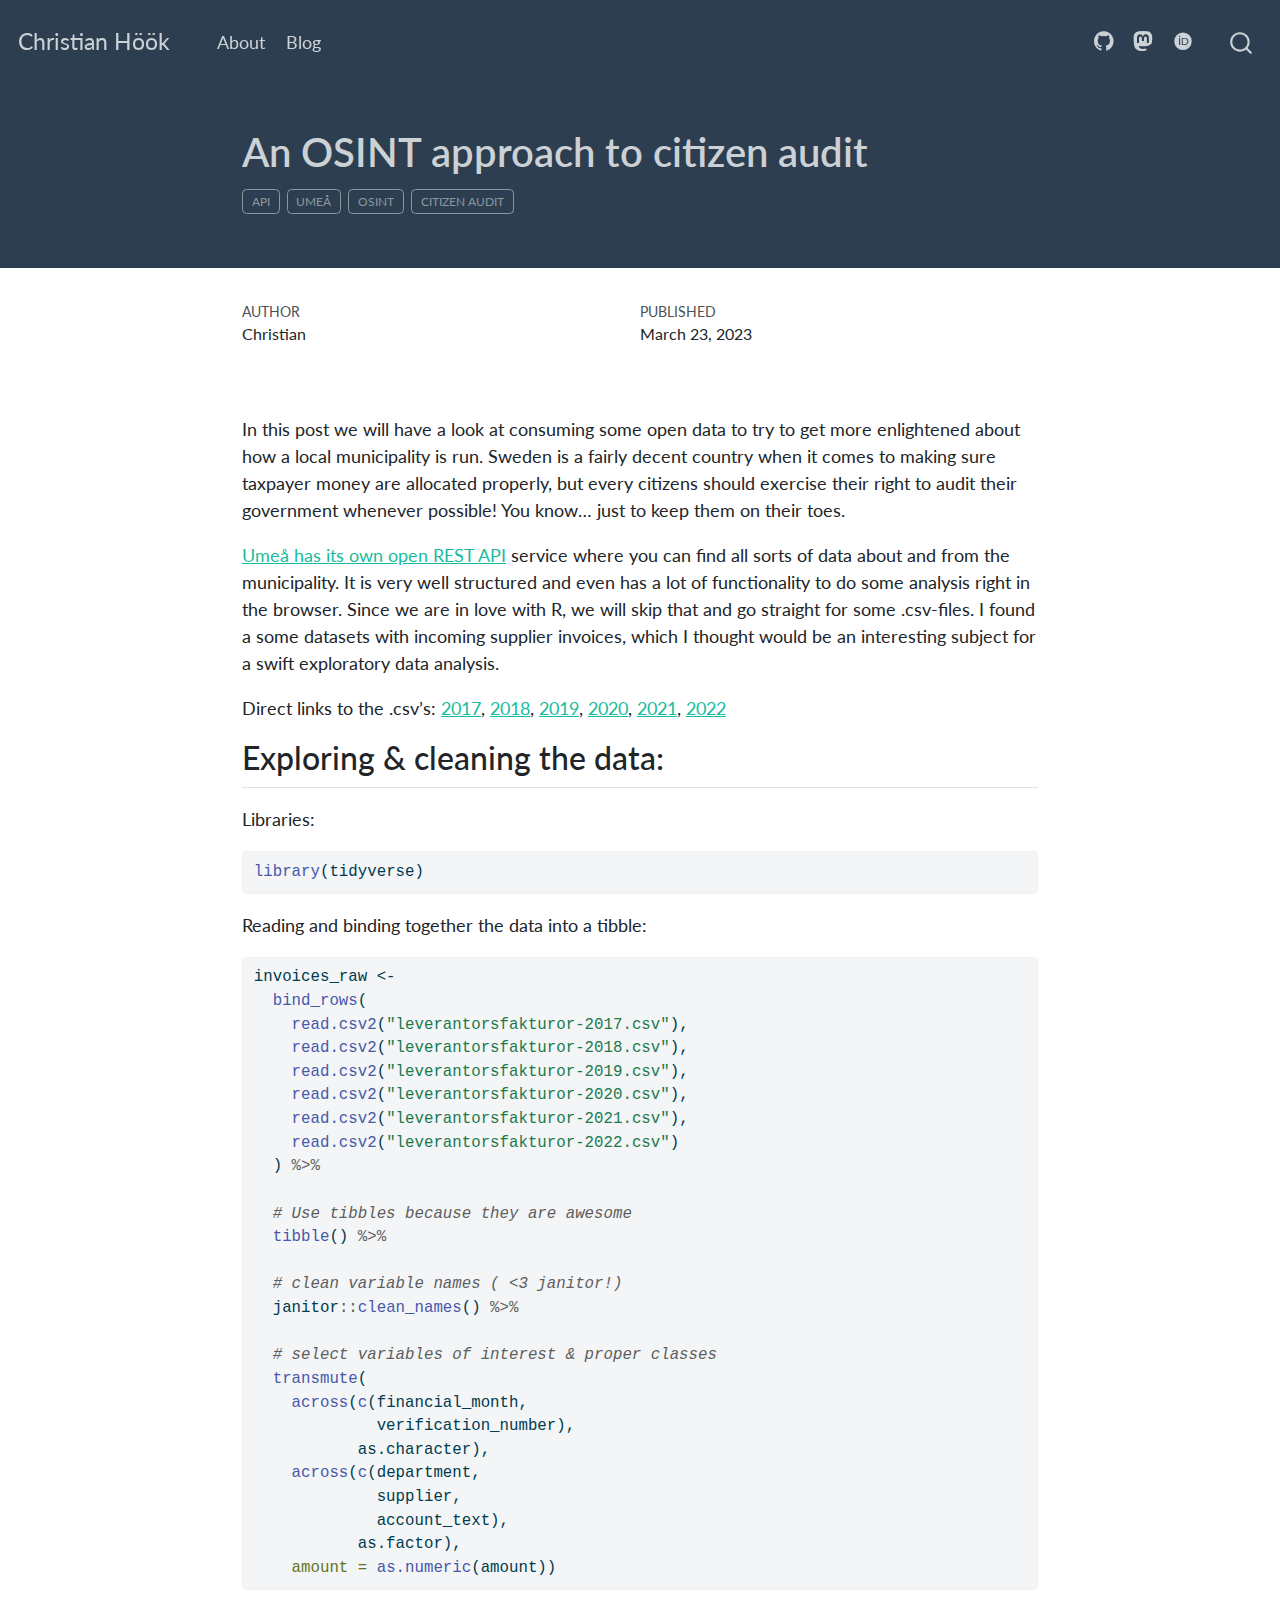
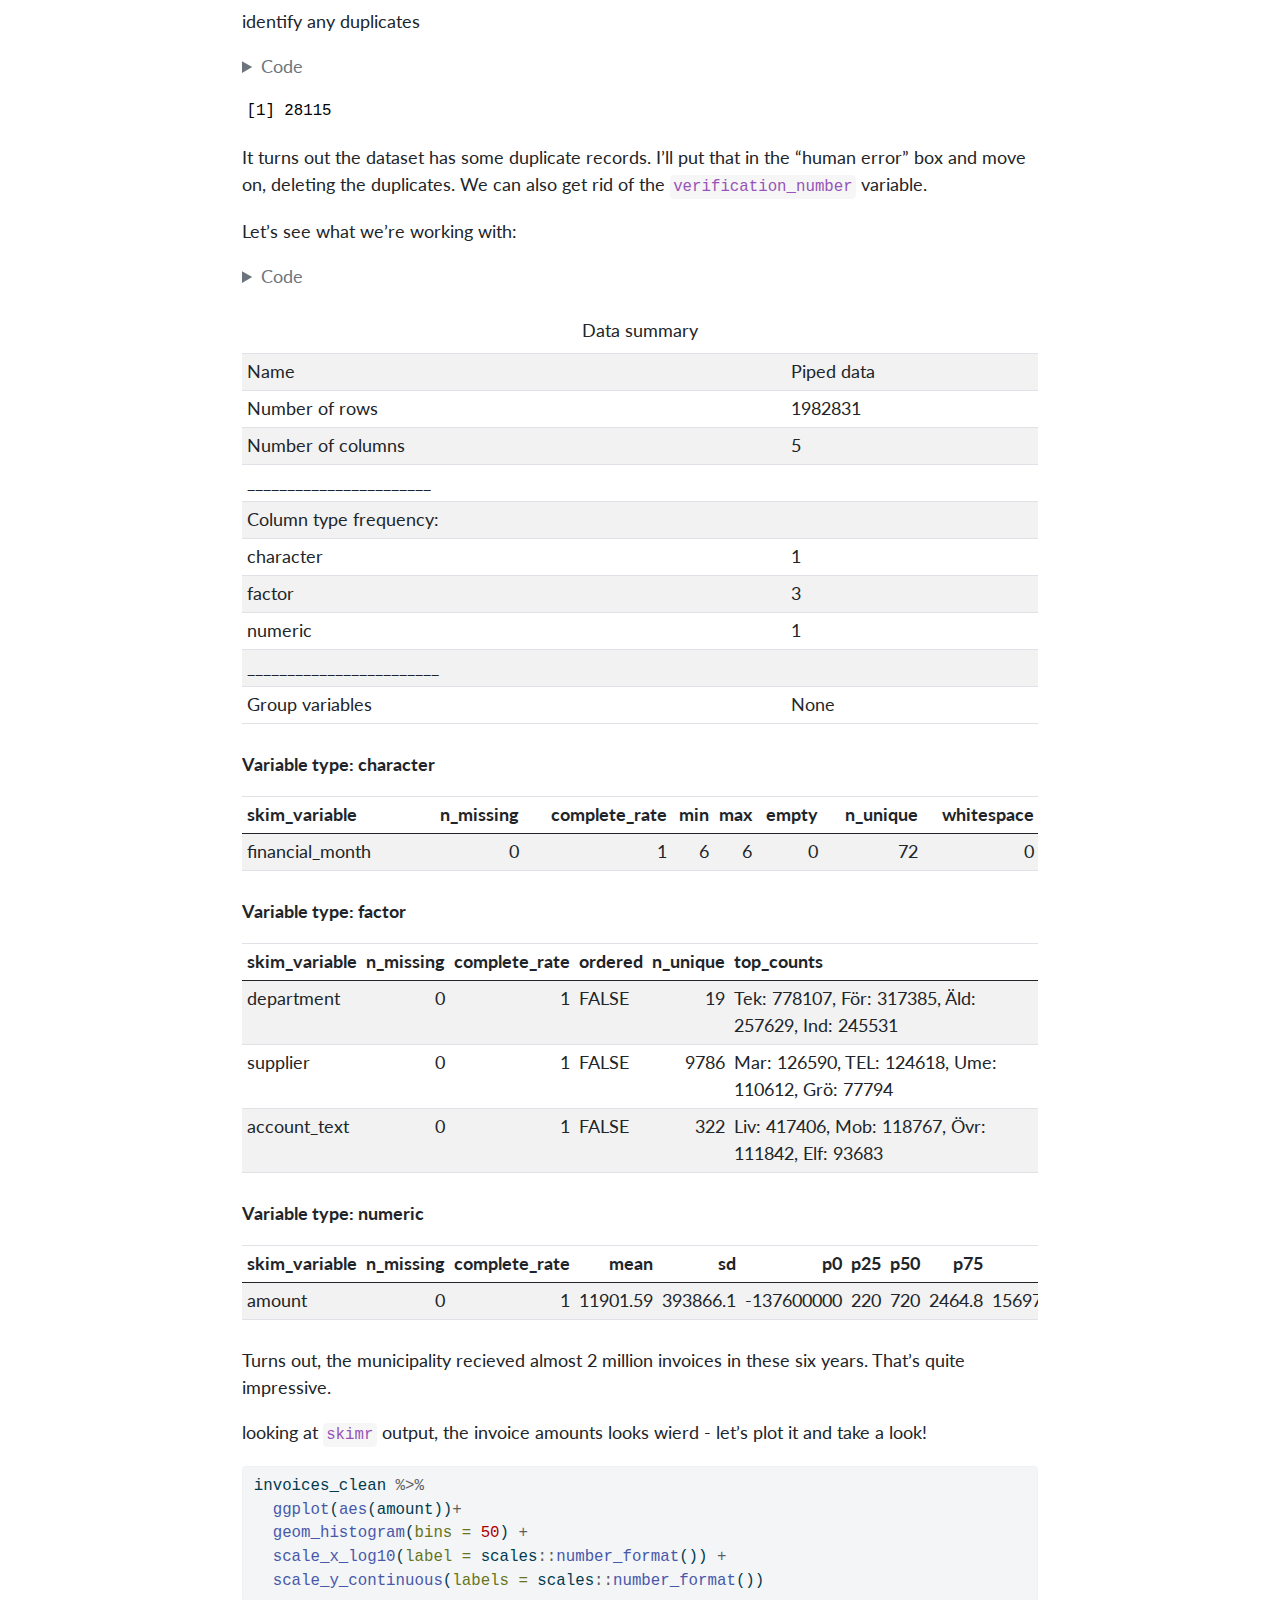
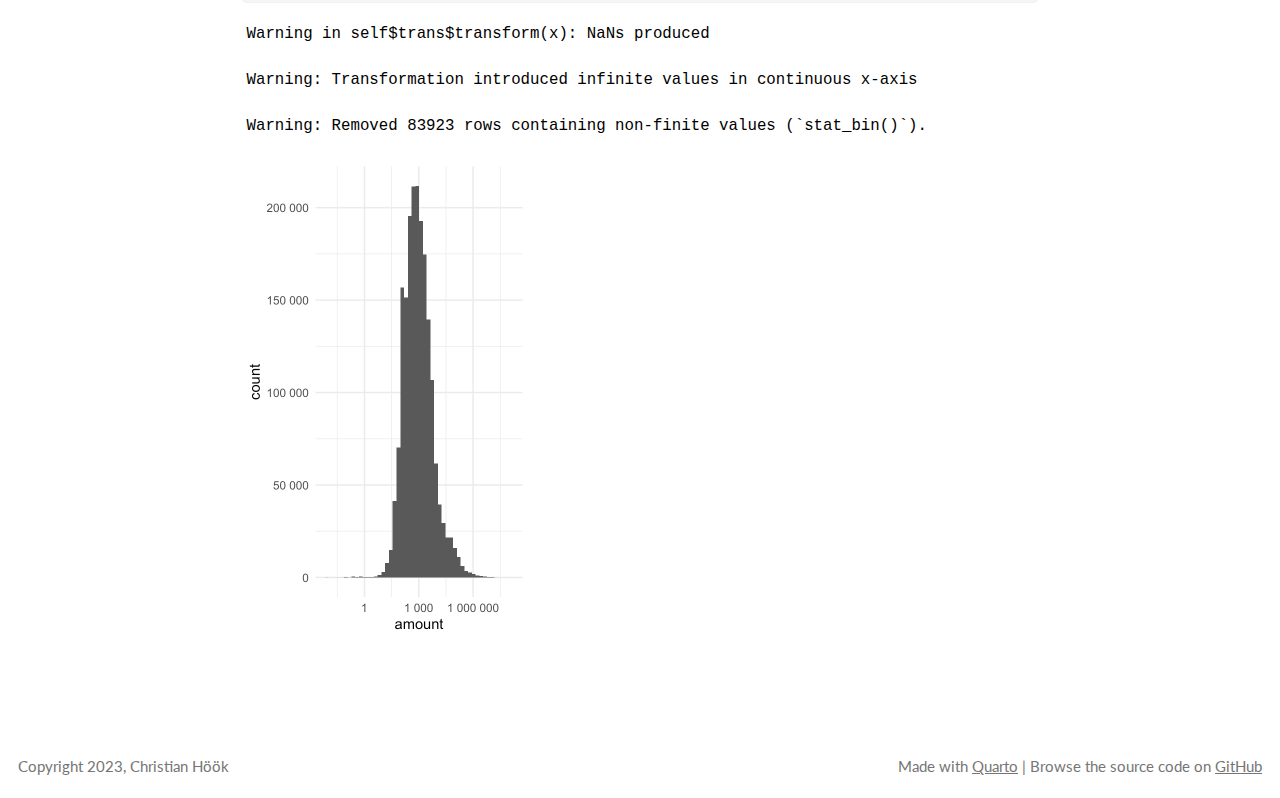
==== commit fd04f62c: "new post" ====
--- a/docs/posts/citizen_audit/index.html
+++ b/docs/posts/citizen_audit/index.html
@@ -635,7 +635,7 @@
 <footer class="footer">
   <div class="nav-footer">
     <div class="nav-footer-left">Copyright 2023, Christian Höök</div>   
-    <div class="nav-footer-right">Made with <a href="https://quarto.com">Quarto</a> | <a href="https://github.com/hoeoek">Browse the source code on GitHub</a></div>
+    <div class="nav-footer-right">Made with <a href="https://quarto.com">Quarto</a> | Browse the source code on <a href="https://github.com/hoeoek/hoeoek.github.io">GitHub</a></div>
   </div>
 </footer>
 
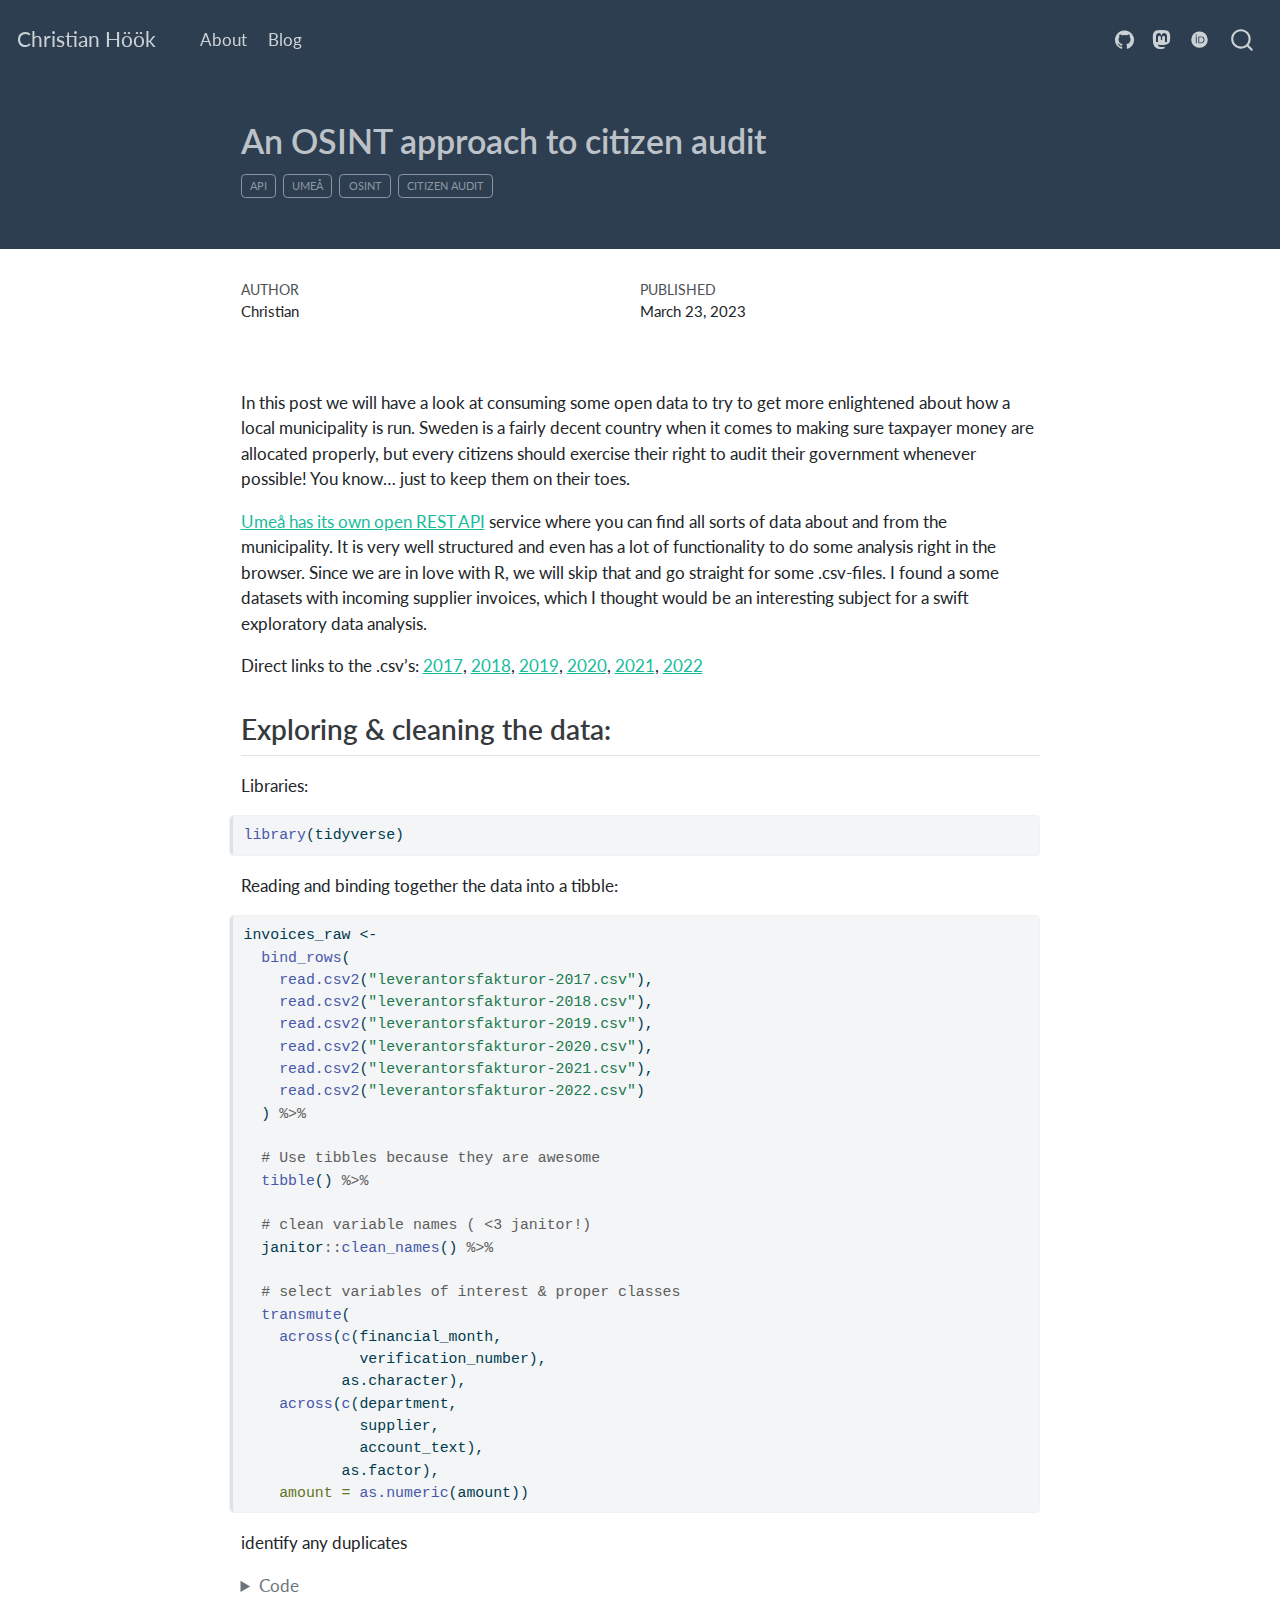
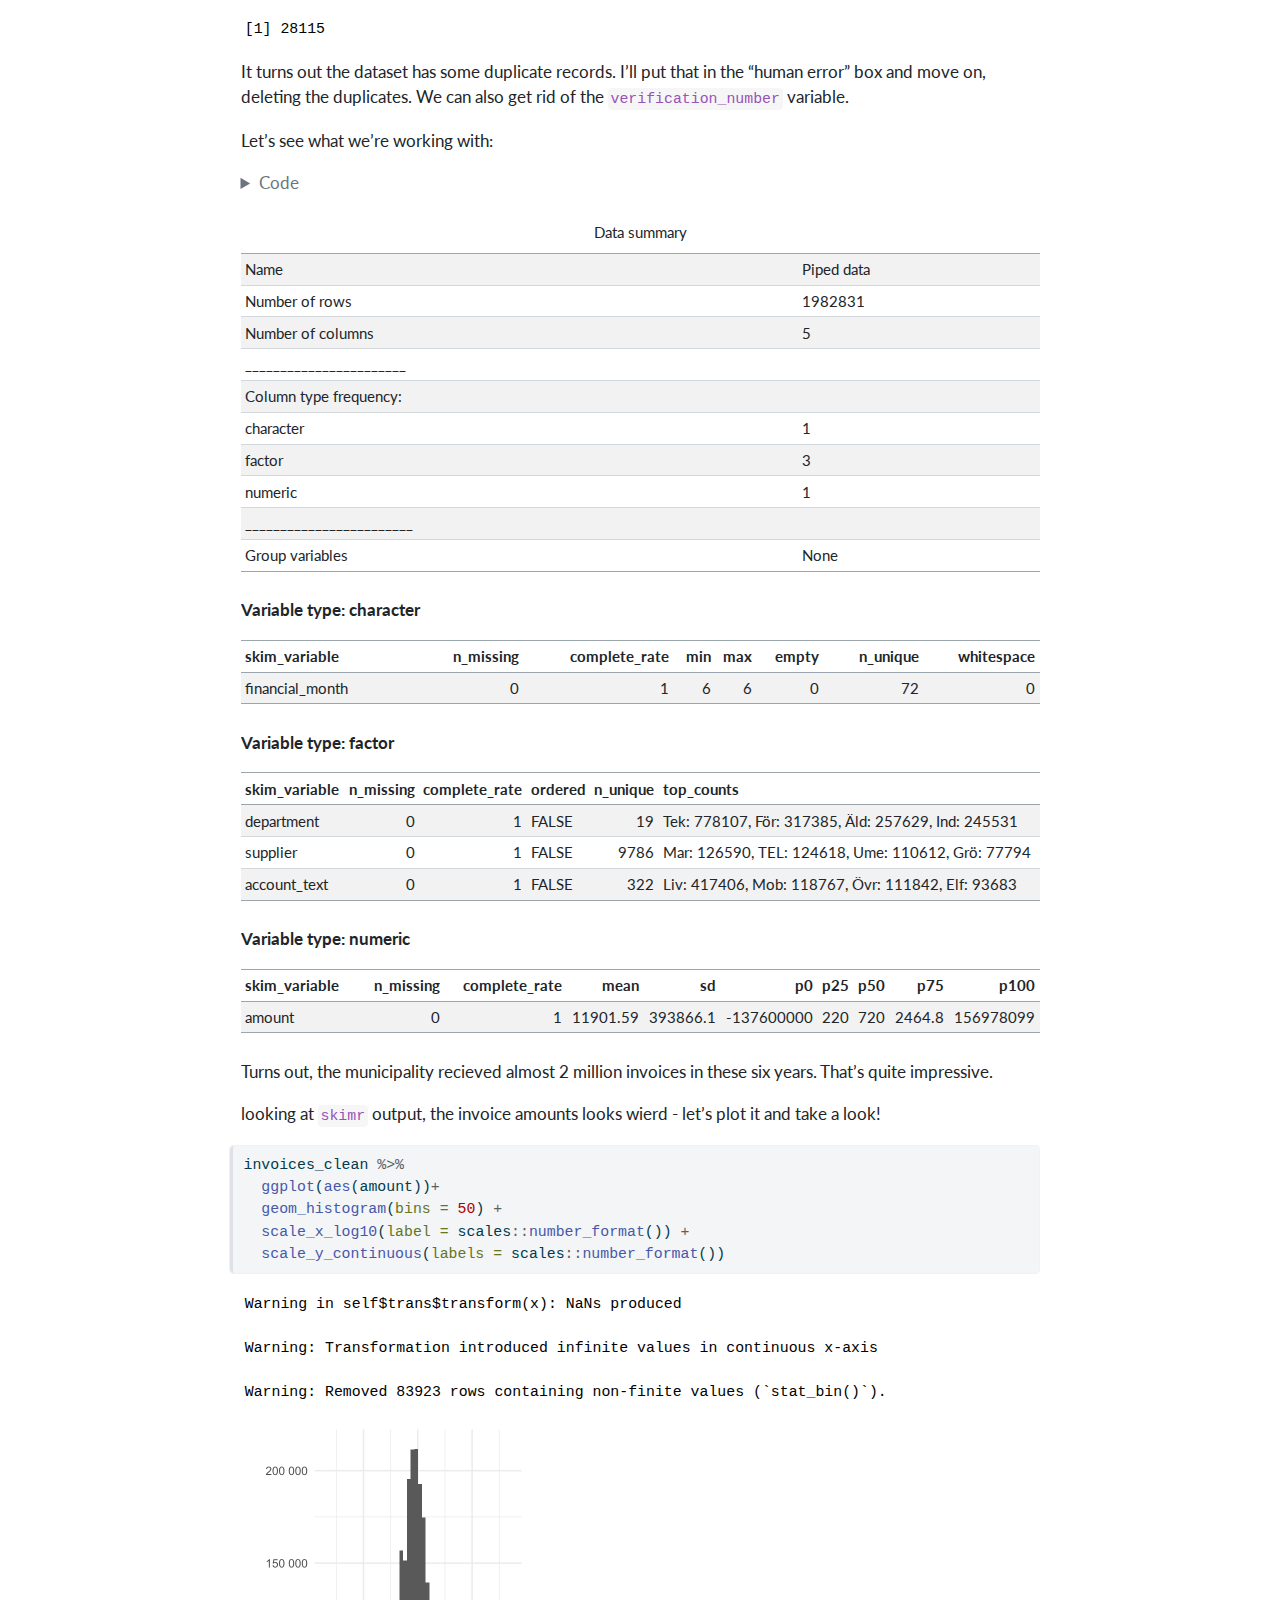
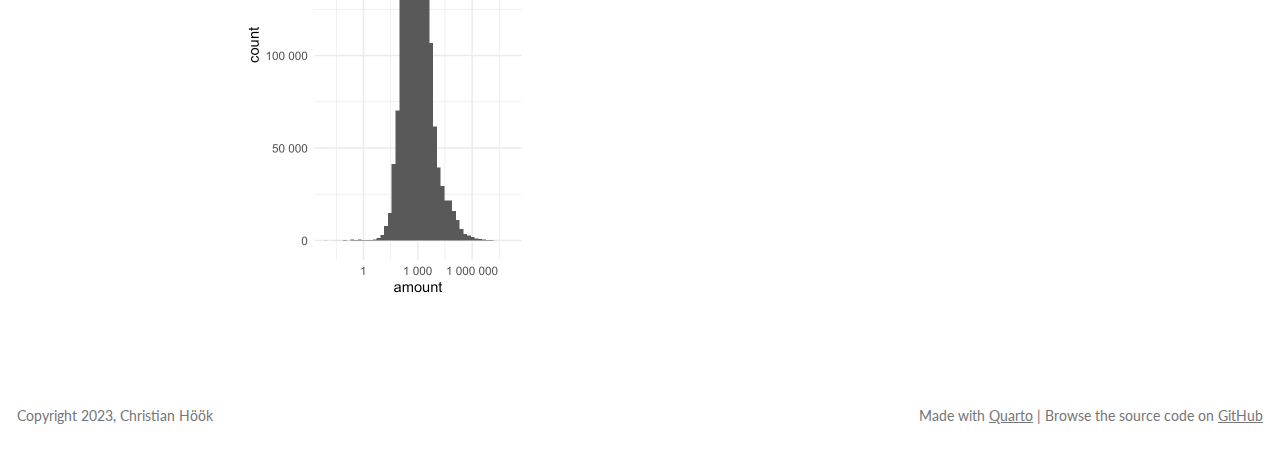
==== commit f08677be: "about updated" ====
--- a/docs/posts/citizen_audit/index.html
+++ b/docs/posts/citizen_audit/index.html
@@ -2,7 +2,7 @@
 <html xmlns="http://www.w3.org/1999/xhtml" lang="en" xml:lang="en"><head>
 
 <meta charset="utf-8">
-<meta name="generator" content="quarto-1.2.335">
+<meta name="generator" content="quarto-1.3.450">
 
 <meta name="viewport" content="width=device-width, initial-scale=1.0, user-scalable=yes">
 
@@ -19,9 +19,10 @@
 ul.task-list{list-style: none;}
 ul.task-list li input[type="checkbox"] {
   width: 0.8em;
-  margin: 0 0.8em 0.2em -1.6em;
+  margin: 0 0.8em 0.2em -1em; /* quarto-specific, see https://github.com/quarto-dev/quarto-cli/issues/4556 */ 
   vertical-align: middle;
 }
+/* CSS for syntax highlighting */
 pre > code.sourceCode { white-space: pre; position: relative; }
 pre > code.sourceCode > span { display: inline-block; line-height: 1.25; }
 pre > code.sourceCode > span:empty { height: 1.2em; }
@@ -48,43 +49,13 @@
     -khtml-user-select: none; -moz-user-select: none;
     -ms-user-select: none; user-select: none;
     padding: 0 4px; width: 4em;
-    color: #aaaaaa;
   }
-pre.numberSource { margin-left: 3em; border-left: 1px solid #aaaaaa;  padding-left: 4px; }
+pre.numberSource { margin-left: 3em;  padding-left: 4px; }
 div.sourceCode
   {   }
 @media screen {
 pre > code.sourceCode > span > a:first-child::before { text-decoration: underline; }
 }
-code span.al { color: #ff0000; font-weight: bold; } /* Alert */
-code span.an { color: #60a0b0; font-weight: bold; font-style: italic; } /* Annotation */
-code span.at { color: #7d9029; } /* Attribute */
-code span.bn { color: #40a070; } /* BaseN */
-code span.bu { color: #008000; } /* BuiltIn */
-code span.cf { color: #007020; font-weight: bold; } /* ControlFlow */
-code span.ch { color: #4070a0; } /* Char */
-code span.cn { color: #880000; } /* Constant */
-code span.co { color: #60a0b0; font-style: italic; } /* Comment */
-code span.cv { color: #60a0b0; font-weight: bold; font-style: italic; } /* CommentVar */
-code span.do { color: #ba2121; font-style: italic; } /* Documentation */
-code span.dt { color: #902000; } /* DataType */
-code span.dv { color: #40a070; } /* DecVal */
-code span.er { color: #ff0000; font-weight: bold; } /* Error */
-code span.ex { } /* Extension */
-code span.fl { color: #40a070; } /* Float */
-code span.fu { color: #06287e; } /* Function */
-code span.im { color: #008000; font-weight: bold; } /* Import */
-code span.in { color: #60a0b0; font-weight: bold; font-style: italic; } /* Information */
-code span.kw { color: #007020; font-weight: bold; } /* Keyword */
-code span.op { color: #666666; } /* Operator */
-code span.ot { color: #007020; } /* Other */
-code span.pp { color: #bc7a00; } /* Preprocessor */
-code span.sc { color: #4070a0; } /* SpecialChar */
-code span.ss { color: #bb6688; } /* SpecialString */
-code span.st { color: #4070a0; } /* String */
-code span.va { color: #19177c; } /* Variable */
-code span.vs { color: #4070a0; } /* VerbatimString */
-code span.wa { color: #60a0b0; font-weight: bold; font-style: italic; } /* Warning */
 </style>
 
 
@@ -122,7 +93,8 @@
     "search-more-matches-text": "more matches in this document",
     "search-clear-button-title": "Clear",
     "search-detached-cancel-button-title": "Cancel",
-    "search-submit-button-title": "Submit"
+    "search-submit-button-title": "Submit",
+    "search-label": "Search"
   }
 }</script>
 
@@ -141,37 +113,39 @@
     <span class="navbar-title">Christian Höök</span>
     </a>
   </div>
+            <div id="quarto-search" class="" title="Search"></div>
           <button class="navbar-toggler" type="button" data-bs-toggle="collapse" data-bs-target="#navbarCollapse" aria-controls="navbarCollapse" aria-expanded="false" aria-label="Toggle navigation" onclick="if (window.quartoToggleHeadroom) { window.quartoToggleHeadroom(); }">
   <span class="navbar-toggler-icon"></span>
 </button>
           <div class="collapse navbar-collapse" id="navbarCollapse">
             <ul class="navbar-nav navbar-nav-scroll me-auto">
   <li class="nav-item">
-    <a class="nav-link" href="../../about.html">
+    <a class="nav-link" href="../../about.html" rel="" target="">
  <span class="menu-text">About</span></a>
   </li>  
   <li class="nav-item">
-    <a class="nav-link" href="../../index.html">
+    <a class="nav-link" href="../../index.html" rel="" target="">
  <span class="menu-text">Blog</span></a>
   </li>  
 </ul>
             <ul class="navbar-nav navbar-nav-scroll ms-auto">
   <li class="nav-item compact">
-    <a class="nav-link" href="https://github.com/hoeoek"><i class="bi bi-github" role="img">
+    <a class="nav-link" href="https://github.com/hoeoek" rel="" target=""><i class="bi bi-github" role="img">
 </i> 
  <span class="menu-text"></span></a>
   </li>  
   <li class="nav-item compact">
-    <a class="nav-link" href="https://c.im/@hoeoek"><i class="bi bi-mastodon" role="img">
+    <a class="nav-link" href="https://c.im/@hoeoek" rel="" target=""><i class="bi bi-mastodon" role="img">
 </i> 
  <span class="menu-text"></span></a>
   </li>  
   <li class="nav-item">
-    <a class="nav-link" href="https://orcid.org/0000-0001-6364-811X">
+    <a class="nav-link" href="https://orcid.org/0000-0001-6364-811X" rel="" target="">
  <span class="menu-text"><i class="ai  ai-orcid" title="" style="color:"></i></span></a>
   </li>  
 </ul>
-              <div id="quarto-search" class="" title="Search"></div>
+            <div class="quarto-navbar-tools">
+</div>
           </div> <!-- /navcollapse -->
       </div> <!-- /container-fluid -->
     </nav>
@@ -284,7 +258,7 @@
 <span id="cb5-6"><a href="#cb5-6" aria-hidden="true" tabindex="-1"></a>invoices_clean <span class="sc">%&gt;%</span> skimr<span class="sc">::</span><span class="fu">skim_without_charts</span>()</span></code><button title="Copy to Clipboard" class="code-copy-button"><i class="bi"></i></button></pre></div>
 </details>
 <div class="cell-output-display">
-<table class="table table-sm table-striped">
+<table class="table table-sm table-striped small">
 <caption>Data summary</caption>
 <tbody>
 <tr class="odd">
@@ -330,7 +304,7 @@
 </tbody>
 </table>
 <p><strong>Variable type: character</strong></p>
-<table class="table table-sm table-striped">
+<table class="table table-sm table-striped small">
 <colgroup>
 <col style="width: 21%">
 <col style="width: 13%">
@@ -367,7 +341,7 @@
 </tbody>
 </table>
 <p><strong>Variable type: factor</strong></p>
-<table class="table table-sm table-striped">
+<table class="table table-sm table-striped small">
 <colgroup>
 <col style="width: 13%">
 <col style="width: 9%">
@@ -414,7 +388,7 @@
 </tbody>
 </table>
 <p><strong>Variable type: numeric</strong></p>
-<table class="table table-sm table-striped">
+<table class="table table-sm table-striped small">
 <colgroup>
 <col style="width: 15%">
 <col style="width: 10%">
@@ -511,9 +485,23 @@
     icon: icon
   };
   anchorJS.add('.anchored');
+  const isCodeAnnotation = (el) => {
+    for (const clz of el.classList) {
+      if (clz.startsWith('code-annotation-')) {                     
+        return true;
+      }
+    }
+    return false;
+  }
   const clipboard = new window.ClipboardJS('.code-copy-button', {
-    target: function(trigger) {
-      return trigger.previousElementSibling;
+    text: function(trigger) {
+      const codeEl = trigger.previousElementSibling.cloneNode(true);
+      for (const childEl of codeEl.children) {
+        if (isCodeAnnotation(childEl)) {
+          childEl.remove();
+        }
+      }
+      return codeEl.innerText;
     }
   });
   clipboard.on('success', function(e) {
@@ -578,6 +566,92 @@
       return note.innerHTML;
     });
   }
+      let selectedAnnoteEl;
+      const selectorForAnnotation = ( cell, annotation) => {
+        let cellAttr = 'data-code-cell="' + cell + '"';
+        let lineAttr = 'data-code-annotation="' +  annotation + '"';
+        const selector = 'span[' + cellAttr + '][' + lineAttr + ']';
+        return selector;
+      }
+      const selectCodeLines = (annoteEl) => {
+        const doc = window.document;
+        const targetCell = annoteEl.getAttribute("data-target-cell");
+        const targetAnnotation = annoteEl.getAttribute("data-target-annotation");
+        const annoteSpan = window.document.querySelector(selectorForAnnotation(targetCell, targetAnnotation));
+        const lines = annoteSpan.getAttribute("data-code-lines").split(",");
+        const lineIds = lines.map((line) => {
+          return targetCell + "-" + line;
+        })
+        let top = null;
+        let height = null;
+        let parent = null;
+        if (lineIds.length > 0) {
+            //compute the position of the single el (top and bottom and make a div)
+            const el = window.document.getElementById(lineIds[0]);
+            top = el.offsetTop;
+            height = el.offsetHeight;
+            parent = el.parentElement.parentElement;
+          if (lineIds.length > 1) {
+            const lastEl = window.document.getElementById(lineIds[lineIds.length - 1]);
+            const bottom = lastEl.offsetTop + lastEl.offsetHeight;
+            height = bottom - top;
+          }
+          if (top !== null && height !== null && parent !== null) {
+            // cook up a div (if necessary) and position it 
+            let div = window.document.getElementById("code-annotation-line-highlight");
+            if (div === null) {
+              div = window.document.createElement("div");
+              div.setAttribute("id", "code-annotation-line-highlight");
+              div.style.position = 'absolute';
+              parent.appendChild(div);
+            }
+            div.style.top = top - 2 + "px";
+            div.style.height = height + 4 + "px";
+            let gutterDiv = window.document.getElementById("code-annotation-line-highlight-gutter");
+            if (gutterDiv === null) {
+              gutterDiv = window.document.createElement("div");
+              gutterDiv.setAttribute("id", "code-annotation-line-highlight-gutter");
+              gutterDiv.style.position = 'absolute';
+              const codeCell = window.document.getElementById(targetCell);
+              const gutter = codeCell.querySelector('.code-annotation-gutter');
+              gutter.appendChild(gutterDiv);
+            }
+            gutterDiv.style.top = top - 2 + "px";
+            gutterDiv.style.height = height + 4 + "px";
+          }
+          selectedAnnoteEl = annoteEl;
+        }
+      };
+      const unselectCodeLines = () => {
+        const elementsIds = ["code-annotation-line-highlight", "code-annotation-line-highlight-gutter"];
+        elementsIds.forEach((elId) => {
+          const div = window.document.getElementById(elId);
+          if (div) {
+            div.remove();
+          }
+        });
+        selectedAnnoteEl = undefined;
+      };
+      // Attach click handler to the DT
+      const annoteDls = window.document.querySelectorAll('dt[data-target-cell]');
+      for (const annoteDlNode of annoteDls) {
+        annoteDlNode.addEventListener('click', (event) => {
+          const clickedEl = event.target;
+          if (clickedEl !== selectedAnnoteEl) {
+            unselectCodeLines();
+            const activeEl = window.document.querySelector('dt[data-target-cell].code-annotation-active');
+            if (activeEl) {
+              activeEl.classList.remove('code-annotation-active');
+            }
+            selectCodeLines(clickedEl);
+            clickedEl.classList.add('code-annotation-active');
+          } else {
+            // Unselect the line
+            unselectCodeLines();
+            clickedEl.classList.remove('code-annotation-active');
+          }
+        });
+      }
   const findCites = (el) => {
     const parentEl = el.parentElement;
     if (parentEl) {
@@ -621,7 +695,7 @@
         return filterRegex.test(href) || localhostRegex.test(href);
     }
     // Inspect non-navigation links and adorn them if external
-    var links = window.document.querySelectorAll('a:not(.nav-link):not(.navbar-brand):not(.toc-action):not(.sidebar-link):not(.sidebar-item-toggle):not(.pagination-link):not(.no-external):not([aria-hidden]):not(.dropdown-item)');
+ 	var links = window.document.querySelectorAll('a[href]:not(.nav-link):not(.navbar-brand):not(.toc-action):not(.sidebar-link):not(.sidebar-item-toggle):not(.pagination-link):not(.no-external):not([aria-hidden]):not(.dropdown-item)');
     for (var i=0; i<links.length; i++) {
       const link = links[i];
       if (!isInternal(link.href)) {
@@ -635,6 +709,9 @@
 <footer class="footer">
   <div class="nav-footer">
     <div class="nav-footer-left">Copyright 2023, Christian Höök</div>   
+    <div class="nav-footer-center">
+      &nbsp;
+    </div>
     <div class="nav-footer-right">Made with <a href="https://quarto.com">Quarto</a> | Browse the source code on <a href="https://github.com/hoeoek/hoeoek.github.io">GitHub</a></div>
   </div>
 </footer>
--- a/docs/site_libs/quarto-html/quarto-syntax-highlighting.css
+++ b/docs/site_libs/quarto-html/quarto-syntax-highlighting.css
@@ -55,62 +55,85 @@
 
 code span.ot {
   color: #003B4F;
+  font-style: inherit;
 }
 
 code span.at {
   color: #657422;
+  font-style: inherit;
 }
 
 code span.ss {
   color: #20794D;
+  font-style: inherit;
 }
 
 code span.an {
   color: #5E5E5E;
+  font-style: inherit;
 }
 
 code span.fu {
   color: #4758AB;
+  font-style: inherit;
 }
 
 code span.st {
   color: #20794D;
+  font-style: inherit;
 }
 
 code span.cf {
   color: #003B4F;
+  font-style: inherit;
 }
 
 code span.op {
   color: #5E5E5E;
+  font-style: inherit;
 }
 
 code span.er {
   color: #AD0000;
+  font-style: inherit;
 }
 
 code span.bn {
   color: #AD0000;
+  font-style: inherit;
 }
 
 code span.al {
   color: #AD0000;
+  font-style: inherit;
 }
 
 code span.va {
   color: #111111;
+  font-style: inherit;
+}
+
+code span.bu {
+  font-style: inherit;
+}
+
+code span.ex {
+  font-style: inherit;
 }
 
 code span.pp {
   color: #AD0000;
+  font-style: inherit;
 }
 
 code span.in {
   color: #5E5E5E;
+  font-style: inherit;
 }
 
 code span.vs {
   color: #20794D;
+  font-style: inherit;
 }
 
 code span.wa {
@@ -125,22 +148,27 @@
 
 code span.im {
   color: #00769E;
+  font-style: inherit;
 }
 
 code span.ch {
   color: #20794D;
+  font-style: inherit;
 }
 
 code span.dt {
   color: #AD0000;
+  font-style: inherit;
 }
 
 code span.fl {
   color: #AD0000;
+  font-style: inherit;
 }
 
 code span.co {
   color: #5E5E5E;
+  font-style: inherit;
 }
 
 code span.cv {
@@ -150,18 +178,22 @@
 
 code span.cn {
   color: #8f5902;
+  font-style: inherit;
 }
 
 code span.sc {
   color: #5E5E5E;
+  font-style: inherit;
 }
 
 code span.dv {
   color: #AD0000;
+  font-style: inherit;
 }
 
 code span.kw {
   color: #003B4F;
+  font-style: inherit;
 }
 
 .prevent-inlining {
